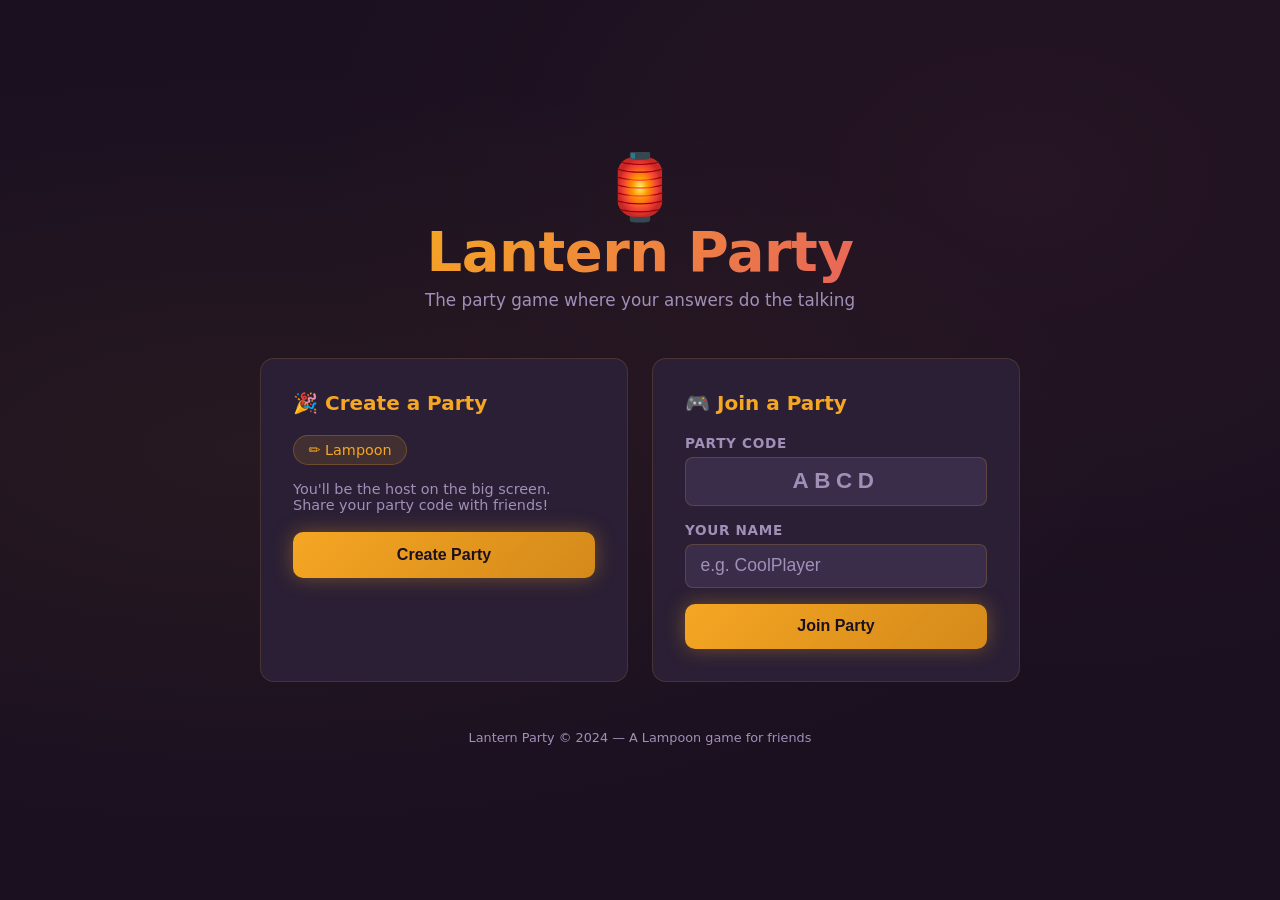
==== frontend/index.html @ 706e84ae "Build Lantern Party – complete Lampoon game web application - FastAPI backend with WebSocket real-ti" ====
<!DOCTYPE html>
<html lang="en">
<head>
  <meta charset="UTF-8" />
  <meta name="viewport" content="width=device-width, initial-scale=1.0" />
  <title>Lantern Party 🏮</title>
  <style>
    *, *::before, *::after { box-sizing: border-box; margin: 0; padding: 0; }

    :root {
      --bg: #1a1020;
      --surface: #2a1f35;
      --surface2: #3a2d4a;
      --primary: #f5a623;
      --primary-dark: #d4891a;
      --accent: #e8645a;
      --text: #f0e8ff;
      --text-muted: #a090b8;
      --radius: 14px;
      --glow: 0 0 20px rgba(245,166,35,0.35);
    }

    body {
      background: var(--bg);
      color: var(--text);
      font-family: 'Segoe UI', system-ui, sans-serif;
      min-height: 100vh;
      display: flex;
      flex-direction: column;
      align-items: center;
      justify-content: center;
      padding: 2rem 1rem;
      background-image:
        radial-gradient(ellipse at 20% 50%, rgba(245,166,35,0.06) 0%, transparent 60%),
        radial-gradient(ellipse at 80% 20%, rgba(232,100,90,0.06) 0%, transparent 50%);
    }

    header {
      text-align: center;
      margin-bottom: 3rem;
    }

    .logo { font-size: 4rem; line-height: 1; }

    h1 {
      font-size: clamp(2.2rem, 6vw, 3.5rem);
      font-weight: 900;
      background: linear-gradient(135deg, var(--primary), var(--accent));
      -webkit-background-clip: text;
      -webkit-text-fill-color: transparent;
      background-clip: text;
      letter-spacing: -0.5px;
    }

    .tagline {
      color: var(--text-muted);
      font-size: 1.05rem;
      margin-top: 0.4rem;
    }

    .cards {
      display: grid;
      grid-template-columns: repeat(auto-fit, minmax(290px, 1fr));
      gap: 1.5rem;
      width: 100%;
      max-width: 760px;
    }

    .card {
      background: var(--surface);
      border: 1px solid rgba(245,166,35,0.15);
      border-radius: var(--radius);
      padding: 2rem;
    }

    .card h2 {
      font-size: 1.25rem;
      font-weight: 700;
      color: var(--primary);
      margin-bottom: 1.2rem;
      display: flex;
      align-items: center;
      gap: 0.5rem;
    }

    label {
      display: block;
      font-size: 0.85rem;
      color: var(--text-muted);
      margin-bottom: 0.4rem;
      font-weight: 600;
      text-transform: uppercase;
      letter-spacing: 0.05em;
    }

    input[type="text"] {
      width: 100%;
      background: var(--surface2);
      border: 1.5px solid rgba(245,166,35,0.2);
      border-radius: 8px;
      color: var(--text);
      font-size: 1.1rem;
      padding: 0.65rem 0.9rem;
      outline: none;
      transition: border-color 0.2s;
      margin-bottom: 1rem;
    }
    input[type="text"]:focus { border-color: var(--primary); }
    input[type="text"]::placeholder { color: var(--text-muted); }
    input[type="text"].code-input {
      text-transform: uppercase;
      letter-spacing: 0.25em;
      font-size: 1.4rem;
      font-weight: 700;
      text-align: center;
    }

    .btn {
      display: block;
      width: 100%;
      padding: 0.85rem 1rem;
      border: none;
      border-radius: 10px;
      font-size: 1rem;
      font-weight: 700;
      cursor: pointer;
      transition: transform 0.1s, box-shadow 0.2s, opacity 0.2s;
    }
    .btn:active { transform: scale(0.97); }
    .btn-primary {
      background: linear-gradient(135deg, var(--primary), var(--primary-dark));
      color: #1a1020;
      box-shadow: var(--glow);
    }
    .btn-primary:hover { box-shadow: 0 0 30px rgba(245,166,35,0.5); }
    .btn-secondary {
      background: var(--surface2);
      color: var(--text);
      border: 1px solid rgba(255,255,255,0.1);
    }

    .error-msg {
      background: rgba(232,100,90,0.15);
      border: 1px solid rgba(232,100,90,0.4);
      border-radius: 8px;
      color: #f08080;
      font-size: 0.9rem;
      padding: 0.6rem 0.9rem;
      margin-top: 0.8rem;
      display: none;
    }
    .error-msg.visible { display: block; }

    .game-badge {
      display: inline-flex;
      align-items: center;
      gap: 0.4rem;
      background: rgba(245,166,35,0.12);
      border: 1px solid rgba(245,166,35,0.25);
      border-radius: 20px;
      padding: 0.4rem 0.9rem;
      font-size: 0.9rem;
      color: var(--primary);
      margin-bottom: 1rem;
    }

    footer {
      margin-top: 3rem;
      color: var(--text-muted);
      font-size: 0.8rem;
      text-align: center;
    }
  </style>
</head>
<body>

<header>
  <div class="logo">🏮</div>
  <h1>Lantern Party</h1>
  <p class="tagline">The party game where your answers do the talking</p>
</header>

<div class="cards">

  <!-- Create Party -->
  <div class="card">
    <h2>🎉 Create a Party</h2>
    <div class="game-badge">✏️ Lampoon</div>
    <p style="font-size:0.9rem; color:var(--text-muted); margin-bottom:1.2rem;">
      You'll be the host on the big screen. Share your party code with friends!
    </p>
    <button class="btn btn-primary" id="createBtn">Create Party</button>
    <div class="error-msg" id="createError"></div>
  </div>

  <!-- Join Party -->
  <div class="card">
    <h2>🎮 Join a Party</h2>
    <label for="codeInput">Party Code</label>
    <input type="text" id="codeInput" class="code-input" placeholder="ABCD" maxlength="4" autocomplete="off" />
    <label for="nameInput">Your Name</label>
    <input type="text" id="nameInput" placeholder="e.g. CoolPlayer" maxlength="20" autocomplete="off" />
    <button class="btn btn-primary" id="joinBtn">Join Party</button>
    <div class="error-msg" id="joinError"></div>
  </div>

</div>

<footer>
  Lantern Party &copy; 2024 &mdash; A Lampoon game for friends
</footer>

<script>
  const createBtn = document.getElementById('createBtn');
  const joinBtn   = document.getElementById('joinBtn');
  const codeInput = document.getElementById('codeInput');
  const nameInput = document.getElementById('nameInput');
  const createError = document.getElementById('createError');
  const joinError   = document.getElementById('joinError');

  function showError(el, msg) {
    el.textContent = msg;
    el.classList.add('visible');
  }
  function clearError(el) { el.classList.remove('visible'); }

  codeInput.addEventListener('input', () => {
    codeInput.value = codeInput.value.toUpperCase().replace(/[^A-Z]/g, '');
    clearError(joinError);
  });
  nameInput.addEventListener('input', () => clearError(joinError));

  createBtn.addEventListener('click', async () => {
    clearError(createError);
    createBtn.disabled = true;
    createBtn.textContent = 'Creating…';
    try {
      const res = await fetch('/api/party', {
        method: 'POST',
        headers: { 'Content-Type': 'application/json' },
        body: JSON.stringify({ game_name: 'lampoon' }),
      });
      if (!res.ok) throw new Error('Server error');
      const data = await res.json();
      window.location.href = data.host_url;
    } catch (e) {
      showError(createError, 'Could not create party. Is the server running?');
      createBtn.disabled = false;
      createBtn.textContent = 'Create Party';
    }
  });

  joinBtn.addEventListener('click', async () => {
    const code = codeInput.value.trim().toUpperCase();
    const name = nameInput.value.trim();
    clearError(joinError);

    if (code.length !== 4) { showError(joinError, 'Enter a 4-letter party code.'); return; }
    if (!name)             { showError(joinError, 'Enter your name to join.'); return; }

    joinBtn.disabled = true;
    joinBtn.textContent = 'Joining…';
    try {
      const res = await fetch(`/api/party/${code}/join`, { method: 'POST' });
      if (res.status === 404) { showError(joinError, 'Party not found. Check the code!'); return; }
      if (res.status === 400) { showError(joinError, 'Game already started – too late!'); return; }
      if (!res.ok) throw new Error('Server error');
      const data = await res.json();
      // Store name; player page will use it for the join WS message
      sessionStorage.setItem('playerName', name);
      window.location.href = data.player_url;
    } catch (e) {
      showError(joinError, 'Could not join. Is the server running?');
    } finally {
      joinBtn.disabled = false;
      joinBtn.textContent = 'Join Party';
    }
  });

  // Allow Enter key in join fields
  [codeInput, nameInput].forEach(el =>
    el.addEventListener('keydown', e => { if (e.key === 'Enter') joinBtn.click(); })
  );
</script>
</body>
</html>
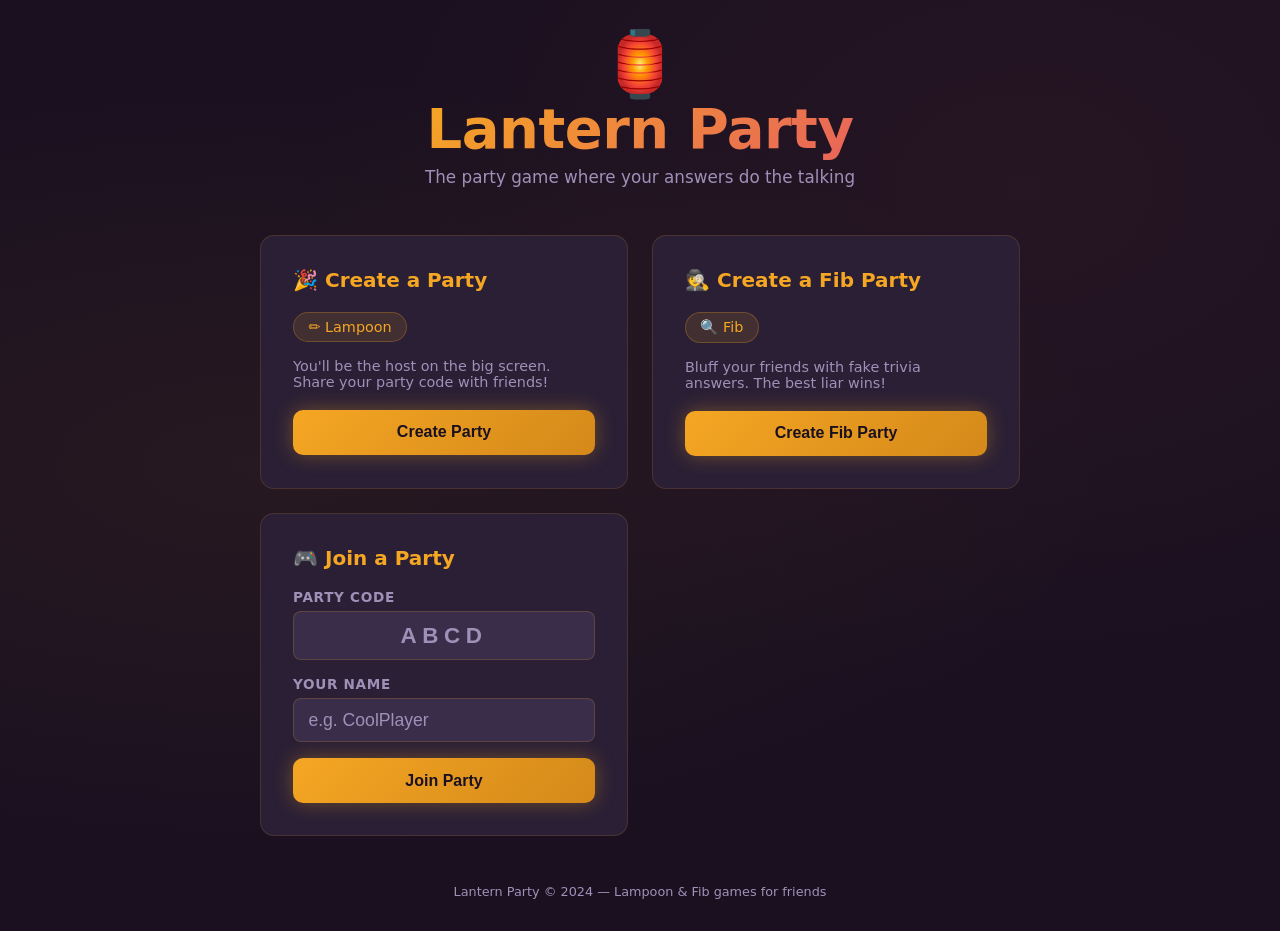
==== commit af46e6fd: "Add Fib game: backend logic, frontend, tests, routing Co-authored-by: qthequartermasterman <19497738" ====
--- a/frontend/index.html
+++ b/frontend/index.html
@@ -182,7 +182,7 @@
 
 <div class="cards">
 
-  <!-- Create Party -->
+  <!-- Create Lampoon Party -->
   <div class="card">
     <h2>🎉 Create a Party</h2>
     <div class="game-badge">✏️ Lampoon</div>
@@ -191,6 +191,17 @@
     </p>
     <button class="btn btn-primary" id="createBtn">Create Party</button>
     <div class="error-msg" id="createError"></div>
+  </div>
+
+  <!-- Create Fib Party -->
+  <div class="card">
+    <h2>🕵️ Create a Fib Party</h2>
+    <div class="game-badge">🔍 Fib</div>
+    <p style="font-size:0.9rem; color:var(--text-muted); margin-bottom:1.2rem;">
+      Bluff your friends with fake trivia answers. The best liar wins!
+    </p>
+    <button class="btn btn-primary" id="createFibBtn">Create Fib Party</button>
+    <div class="error-msg" id="createFibError"></div>
   </div>
 
   <!-- Join Party -->
@@ -207,16 +218,18 @@
 </div>
 
 <footer>
-  Lantern Party &copy; 2024 &mdash; A Lampoon game for friends
+  Lantern Party &copy; 2024 &mdash; Lampoon &amp; Fib games for friends
 </footer>
 
 <script>
-  const createBtn = document.getElementById('createBtn');
-  const joinBtn   = document.getElementById('joinBtn');
-  const codeInput = document.getElementById('codeInput');
-  const nameInput = document.getElementById('nameInput');
-  const createError = document.getElementById('createError');
-  const joinError   = document.getElementById('joinError');
+  const createBtn    = document.getElementById('createBtn');
+  const createFibBtn = document.getElementById('createFibBtn');
+  const joinBtn      = document.getElementById('joinBtn');
+  const codeInput    = document.getElementById('codeInput');
+  const nameInput    = document.getElementById('nameInput');
+  const createError    = document.getElementById('createError');
+  const createFibError = document.getElementById('createFibError');
+  const joinError      = document.getElementById('joinError');
 
   function showError(el, msg) {
     el.textContent = msg;
@@ -230,25 +243,28 @@
   });
   nameInput.addEventListener('input', () => clearError(joinError));
 
-  createBtn.addEventListener('click', async () => {
-    clearError(createError);
-    createBtn.disabled = true;
-    createBtn.textContent = 'Creating…';
+  async function createParty(gameName, btn, errEl) {
+    clearError(errEl);
+    btn.disabled = true;
+    btn.textContent = 'Creating…';
     try {
       const res = await fetch('/api/party', {
         method: 'POST',
         headers: { 'Content-Type': 'application/json' },
-        body: JSON.stringify({ game_name: 'lampoon' }),
+        body: JSON.stringify({ game_name: gameName }),
       });
       if (!res.ok) throw new Error('Server error');
       const data = await res.json();
       window.location.href = data.host_url;
     } catch (e) {
-      showError(createError, 'Could not create party. Is the server running?');
-      createBtn.disabled = false;
-      createBtn.textContent = 'Create Party';
-    }
-  });
+      showError(errEl, 'Could not create party. Is the server running?');
+      btn.disabled = false;
+      btn.textContent = gameName === 'fib' ? 'Create Fib Party' : 'Create Party';
+    }
+  }
+
+  createBtn.addEventListener('click', () => createParty('lampoon', createBtn, createError));
+  createFibBtn.addEventListener('click', () => createParty('fib', createFibBtn, createFibError));
 
   joinBtn.addEventListener('click', async () => {
     const code = codeInput.value.trim().toUpperCase();
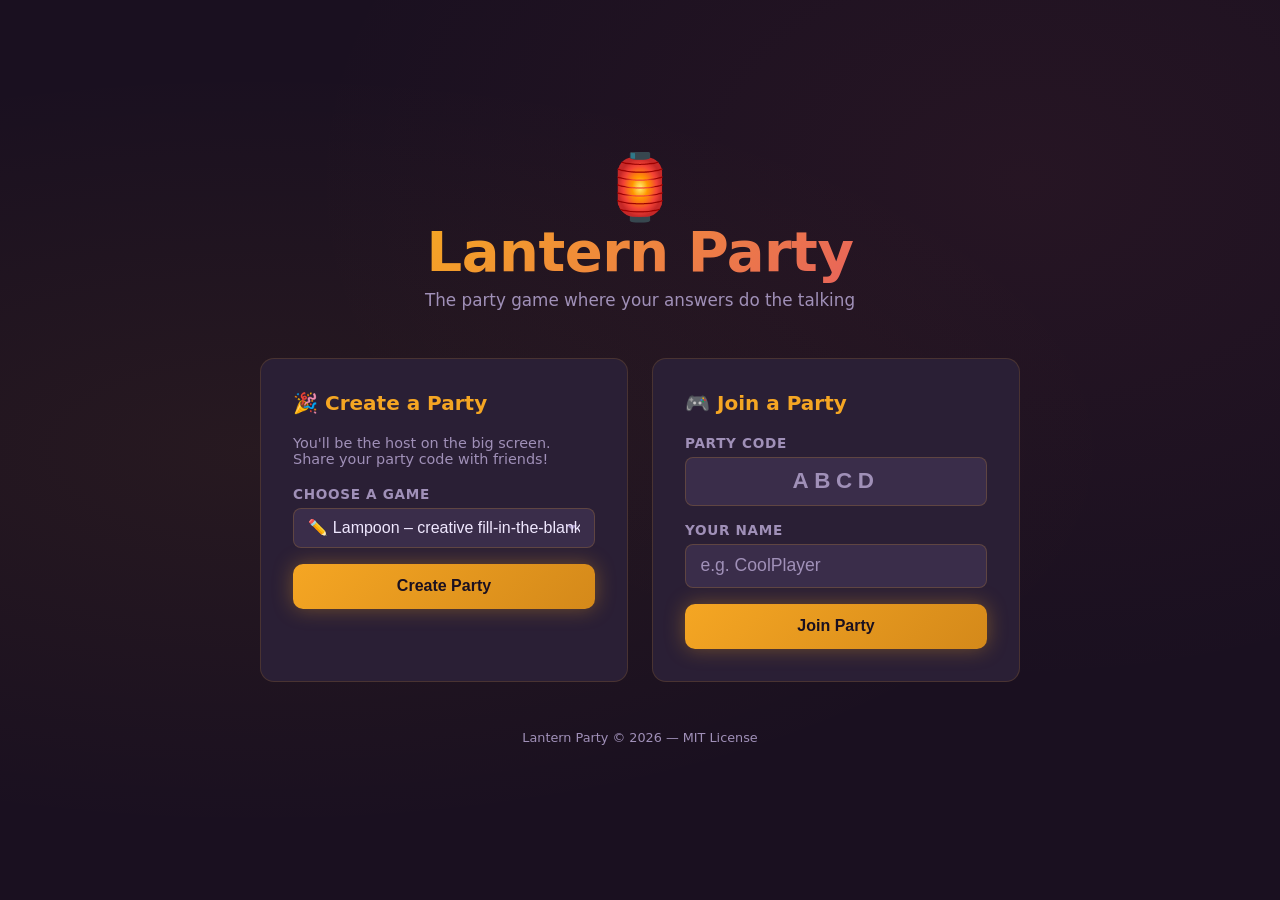
==== commit 3479066e: "Rename Fib→Bluff&Baffle; data file prompts; unified URLs; per-game frontend dirs; hypothesis tests C" ====
--- a/frontend/index.html
+++ b/frontend/index.html
@@ -164,6 +164,26 @@
       margin-bottom: 1rem;
     }
 
+    select {
+      width: 100%;
+      background: var(--surface2);
+      border: 1.5px solid rgba(245,166,35,0.2);
+      border-radius: 8px;
+      color: var(--text);
+      font-size: 1rem;
+      padding: 0.65rem 0.9rem;
+      outline: none;
+      transition: border-color 0.2s;
+      margin-bottom: 1rem;
+      cursor: pointer;
+      appearance: none;
+      background-image: url("data:image/svg+xml,%3Csvg xmlns='http://www.w3.org/2000/svg' width='12' height='8' viewBox='0 0 12 8'%3E%3Cpath fill='%239080b0' d='M1 1l5 5 5-5'/%3E%3C/svg%3E");
+      background-repeat: no-repeat;
+      background-position: right 1rem center;
+    }
+    select:focus { border-color: var(--primary); }
+    select option { background: var(--surface2); color: var(--text); }
+
     footer {
       margin-top: 3rem;
       color: var(--text-muted);
@@ -182,26 +202,19 @@
 
 <div class="cards">
 
-  <!-- Create Lampoon Party -->
+  <!-- Create Party (single card, game selector) -->
   <div class="card">
     <h2>🎉 Create a Party</h2>
-    <div class="game-badge">✏️ Lampoon</div>
     <p style="font-size:0.9rem; color:var(--text-muted); margin-bottom:1.2rem;">
       You'll be the host on the big screen. Share your party code with friends!
     </p>
+    <label for="gameSelect">Choose a game</label>
+    <select id="gameSelect">
+      <option value="lampoon">✏️ Lampoon – creative fill-in-the-blank</option>
+      <option value="bluff">🕵️ Bluff &amp; Baffle – trivia bluffing</option>
+    </select>
     <button class="btn btn-primary" id="createBtn">Create Party</button>
     <div class="error-msg" id="createError"></div>
-  </div>
-
-  <!-- Create Fib Party -->
-  <div class="card">
-    <h2>🕵️ Create a Fib Party</h2>
-    <div class="game-badge">🔍 Fib</div>
-    <p style="font-size:0.9rem; color:var(--text-muted); margin-bottom:1.2rem;">
-      Bluff your friends with fake trivia answers. The best liar wins!
-    </p>
-    <button class="btn btn-primary" id="createFibBtn">Create Fib Party</button>
-    <div class="error-msg" id="createFibError"></div>
   </div>
 
   <!-- Join Party -->
@@ -218,18 +231,17 @@
 </div>
 
 <footer>
-  Lantern Party &copy; 2024 &mdash; Lampoon &amp; Fib games for friends
+  Lantern Party &copy; 2026 &mdash; MIT License
 </footer>
 
 <script>
-  const createBtn    = document.getElementById('createBtn');
-  const createFibBtn = document.getElementById('createFibBtn');
-  const joinBtn      = document.getElementById('joinBtn');
-  const codeInput    = document.getElementById('codeInput');
-  const nameInput    = document.getElementById('nameInput');
-  const createError    = document.getElementById('createError');
-  const createFibError = document.getElementById('createFibError');
-  const joinError      = document.getElementById('joinError');
+  const createBtn  = document.getElementById('createBtn');
+  const gameSelect = document.getElementById('gameSelect');
+  const joinBtn    = document.getElementById('joinBtn');
+  const codeInput  = document.getElementById('codeInput');
+  const nameInput  = document.getElementById('nameInput');
+  const createError = document.getElementById('createError');
+  const joinError   = document.getElementById('joinError');
 
   function showError(el, msg) {
     el.textContent = msg;
@@ -243,10 +255,11 @@
   });
   nameInput.addEventListener('input', () => clearError(joinError));
 
-  async function createParty(gameName, btn, errEl) {
-    clearError(errEl);
-    btn.disabled = true;
-    btn.textContent = 'Creating…';
+  createBtn.addEventListener('click', async () => {
+    clearError(createError);
+    const gameName = gameSelect.value;
+    createBtn.disabled = true;
+    createBtn.textContent = 'Creating…';
     try {
       const res = await fetch('/api/party', {
         method: 'POST',
@@ -257,14 +270,11 @@
       const data = await res.json();
       window.location.href = data.host_url;
     } catch (e) {
-      showError(errEl, 'Could not create party. Is the server running?');
-      btn.disabled = false;
-      btn.textContent = gameName === 'fib' ? 'Create Fib Party' : 'Create Party';
-    }
-  }
-
-  createBtn.addEventListener('click', () => createParty('lampoon', createBtn, createError));
-  createFibBtn.addEventListener('click', () => createParty('fib', createFibBtn, createFibError));
+      showError(createError, 'Could not create party. Is the server running?');
+      createBtn.disabled = false;
+      createBtn.textContent = 'Create Party';
+    }
+  });
 
   joinBtn.addEventListener('click', async () => {
     const code = codeInput.value.trim().toUpperCase();
@@ -282,7 +292,6 @@
       if (res.status === 400) { showError(joinError, 'Game already started – too late!'); return; }
       if (!res.ok) throw new Error('Server error');
       const data = await res.json();
-      // Store name; player page will use it for the join WS message
       sessionStorage.setItem('playerName', name);
       window.location.href = data.player_url;
     } catch (e) {
@@ -293,7 +302,6 @@
     }
   });
 
-  // Allow Enter key in join fields
   [codeInput, nameInput].forEach(el =>
     el.addEventListener('keydown', e => { if (e.key === 'Enter') joinBtn.click(); })
   );
